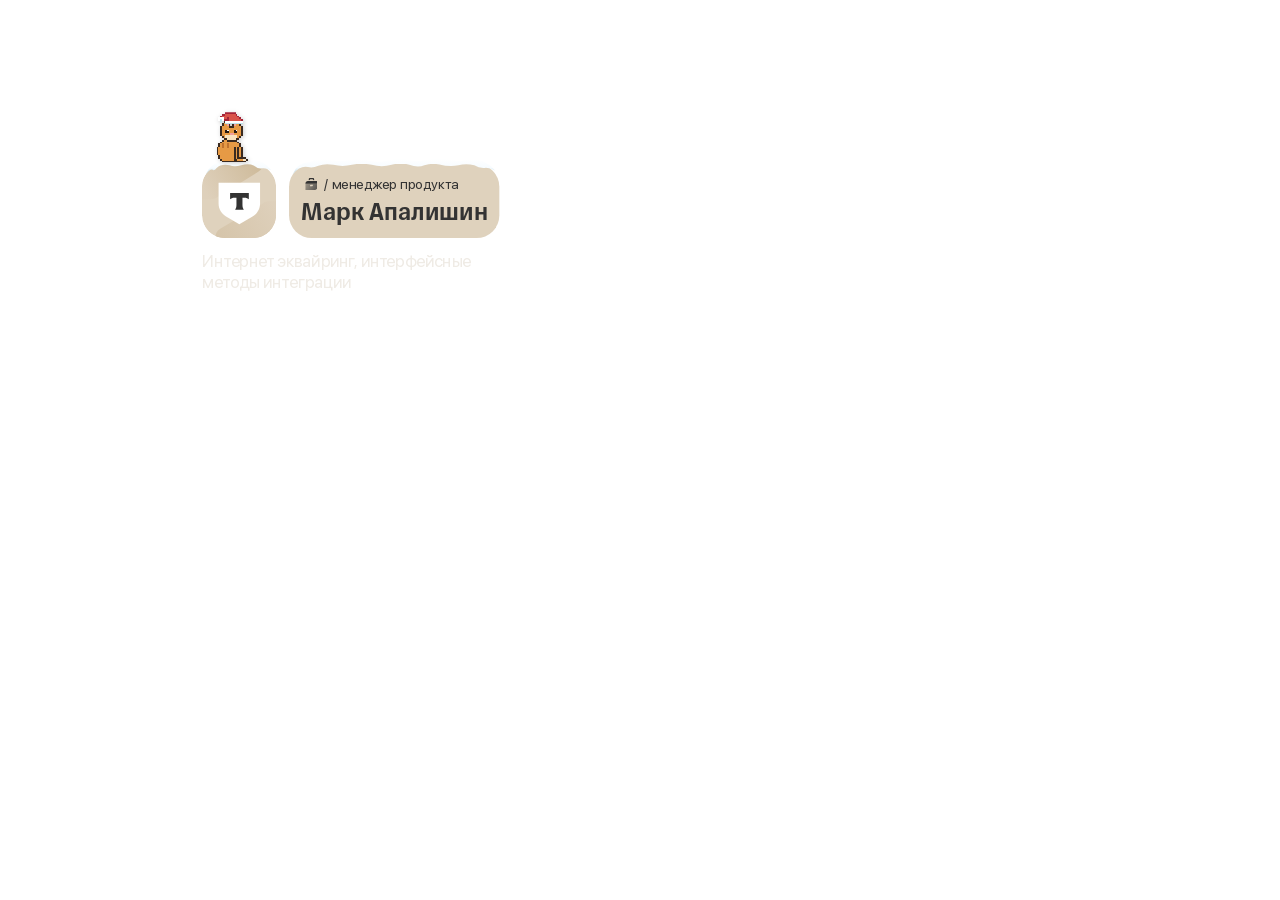
==== index.html @ f62eb1c7 "feat(бейдж): добавь зимний оверлей для OBS и следы кота" ====
<!DOCTYPE html>
<html lang="ru">
<head>
    <meta charset="UTF-8">
    <meta name="viewport" content="width=device-width, initial-scale=1.0">
    <title>Т-Банк Meeting Badge</title>
    <link rel="stylesheet" href="style.css?v=winter-paws">
</head>
<body>
    <div class="badge-container">
        <!-- Кадры кота собирает cat.js -->
        <div class="cat" aria-hidden="true"></div>
        <div class="employee-card">
            <div class="employee-card__top">
                <div class="employee-card__logo">
                    <img src="assets/svg/Logo_tbank.svg" alt="Т-Банк" width="172" height="172" />
                </div>
                <div class="employee-card__name-block">
                    <div class="employee-card__role">
                        <img src="assets/svg/icon-1.svg" alt="" class="employee-card__role-icon" width="46" height="46" />
                        <span class="employee-card__role-slash">/</span>
                        <span class="employee-card__role-text">менеджер продукта</span>
                    </div>
                    <div class="employee-card__full-name">Марк Апалишин</div>
                </div>
            </div>
            <svg class="badge-snow" viewBox="0 0 690 48" aria-hidden="true">
                <defs>
                    <linearGradient id="frost" x2="0" y2="1">
                        <stop stop-color="#fff"/>
                        <stop offset=".58" stop-color="#f7fcff"/>
                        <stop offset="1" stop-color="#bdd8e3"/>
                    </linearGradient>
                    <path id="paw" d="M0 3h2V1h3v1h2v4H5v1H2V6H0z M6 0h2v2H6z M9 2h2v2H9z M9 5h2v2H9z"/>
                    <clipPath id="snow-outline">
                        <use href="#logo-snow"/>
                        <use href="#name-snow"/>
                    </clipPath>
                </defs>
                <g fill="url(#frost)">
                    <path id="logo-snow" d="M9 44 Q20 17 48 15 Q63 7 81 12 Q94 14 106 10 Q141 7 160 34 Q149 29 140 30 Q130 32 121 24 Q108 18 91 23 Q75 28 64 23 Q45 19 34 29 Q28 37 24 33 Q18 31 9 44Z"/>
                    <path id="name-snow" d="M211 43 Q221 18 247 16 Q269 5 298 11 Q316 15 335 12 Q365 6 391 13 Q410 17 432 12 Q457 4 478 10 Q496 16 519 11 Q549 4 578 11 Q594 15 616 10 Q657 5 680 35 Q668 28 656 29 Q643 30 632 23 Q613 18 595 23 Q574 27 551 21 Q532 17 516 23 Q501 29 481 22 Q462 16 440 22 Q417 28 394 22 Q369 17 348 22 Q326 27 305 22 Q286 18 270 24 Q257 30 246 27 Q228 23 211 43Z"/>
                </g>
                <g class="paw-trail" clip-path="url(#snow-outline)"></g>
            </svg>
            <p class="employee-card__areas">Интернет эквайринг, интерфейсные методы интеграции</p>
        </div>
    </div>
    <script src="cat.js?v=winter-paws"></script>
</body>
</html>
---- style.css ----
:root {
    --name-bg: #DFD2BD;
    --text-dark: #333333;
    --areas-color: #EFEBE5;
    --card-width: 690px;
}

@font-face {
    font-family: 'SF Pro';
    src: url('assets/fonts/SF-Pro.ttf') format('truetype');
    font-weight: 400;
    font-style: normal;
}

@font-face {
    font-family: 'T-Sans';
    src: url('assets/fonts/T-Sans_Medium.otf') format('opentype');
    font-weight: 500;
    font-style: normal;
}

* {
    margin: 0;
    padding: 0;
    box-sizing: border-box;
    -webkit-font-smoothing: antialiased;
    -moz-osx-font-smoothing: grayscale;
}

html,
body {
    width: 100%;
    height: 100%;
    background: transparent;
    overflow: hidden;
}

.badge-container {
    position: absolute;
    left: 15.8%;
    top: 18.2%;
    width: var(--card-width);
    transform: scale(var(--badge-scale));
    transform-origin: top left;
}

.badge-snow {
    position: absolute;
    top: -20px;
    left: 0;
    width: 100%;
    height: 48px;
    pointer-events: none;
}

.paw-trail use {
    fill: #627e91;
    animation: snow-fill-in 2.4s linear forwards;
}

@keyframes snow-fill-in {
    0%, 28% { opacity: .78; }
    100% { opacity: 0; }
}

.employee-card {
    width: var(--card-width);
    display: flex;
    flex-direction: column;
    gap: 30px;
}

.employee-card__top {
    display: flex;
    align-items: center;
    gap: 30px;
    height: 172px;
}

.employee-card__logo {
    width: 172px;
    height: 172px;
    border-radius: 52.92px;
    overflow: hidden;
    flex-shrink: 0;
}

.employee-card__logo img {
    display: block;
    width: 100%;
    height: 100%;
}

.employee-card__name-block {
    width: 488px;
    height: 172px;
    background: var(--name-bg);
    border-radius: 52.92px;
    padding: 24px 28px;
    display: flex;
    flex-direction: column;
    flex-shrink: 0;
}

.employee-card__role {
    display: flex;
    align-items: center;
    gap: 8px;
    height: 46px;
}

.employee-card__role-icon {
    width: 46px;
    height: 46px;
    flex-shrink: 0;
    display: block;
}

.employee-card__role-slash,
.employee-card__role-text {
    color: #333;
    text-align: center;
    font-family: 'SF Pro', sans-serif;
    font-size: 32px;
    font-style: normal;
    font-weight: 400;
    line-height: normal;
}

.employee-card__full-name {
    margin-top: 4px;
    color: #333;
    text-align: center;
    font-family: 'T-Sans', sans-serif;
    font-size: 60px;
    font-style: normal;
    font-weight: 500;
    line-height: normal;
    white-space: nowrap;
}

.employee-card__areas {
    color: var(--areas-color);
    font-family: 'SF Pro', sans-serif;
    font-size: 40px;
    font-style: normal;
    font-weight: 400;
    line-height: normal;
}

/* ═══ Кот ═══ */

.cat {
    position: absolute;
    width: 128px;
    height: 116px;
    filter: drop-shadow(2px 2px 5px rgba(0, 0, 0, 0.2));
    z-index: 10;
}

.cat.flip {
    transform: scaleX(-1);
}

.cat .cat__frame {
    position: absolute;
    top: 0;
    left: 0;
    width: 100%;
    height: 100%;
}

.employee-card {
    position: relative;
    z-index: 5;
}

/* Подпрыгивание при ходьбе */
.cat--walking {
    animation: cat-bounce 0.34s steps(2) infinite;
}

@keyframes cat-bounce {
    0%, 100% { margin-top: 0; }
    50% { margin-top: -3px; }
}

/* Дыхание во сне */
.cat--sleeping {
    animation: cat-breathe 2s ease-in-out infinite;
}

@keyframes cat-breathe {
    0%, 100% { margin-top: 0; }
    50% { margin-top: 2px; }
}

/* Умывание */
.cat--grooming {
    animation: cat-groom 0.6s steps(2) infinite;
}

@keyframes cat-groom {
    0%, 100% { margin-top: 0; }
    50% { margin-top: 1px; }
}

/* ═══ Эмоции над головой ═══ */

.cat__emote {
    position: absolute;
    left: 76px;
    top: -28px;
    filter: drop-shadow(1px 1px 0 rgba(0, 0, 0, 0.35));
    z-index: 11;
}

.cat.flip .cat__emote {
    transform: scaleX(-1);
}

.cat__emote--pop {
    animation: emote-pop 0.25s ease-out;
    transform-origin: bottom center;
}

@keyframes emote-pop {
    0% { transform: scale(0); }
    70% { transform: scale(1.2); }
    100% { transform: scale(1); }
}

.cat__emote--zzz {
    left: 70px;
    top: -34px;
}

.cat__emote--zzz svg {
    position: absolute;
    animation: zzz-float 1.8s ease-in-out infinite;
}

.cat__emote--zzz svg:nth-child(2) {
    left: 12px;
    top: -10px;
    animation-delay: 0.6s;
}

.cat__emote--zzz svg:nth-child(3) {
    left: 24px;
    top: -20px;
    animation-delay: 1.2s;
}

@keyframes zzz-float {
    0% { opacity: 0; margin-top: 0; }
    30% { opacity: 1; }
    100% { opacity: 0; margin-top: -8px; }
}

/* ═══ Реквизит ═══ */

.snowflake {
    position: absolute;
    z-index: 12;
    filter: drop-shadow(1px 1px 0 rgba(0, 0, 0, 0.25));
}

.laser {
    position: absolute;
    width: 14px;
    height: 14px;
    border-radius: 50%;
    background: radial-gradient(circle, #ff8a80 0%, #e53935 55%, rgba(229, 57, 53, 0) 75%);
    box-shadow: 0 0 10px 3px rgba(229, 57, 53, 0.55);
    z-index: 13;
    animation: laser-pulse 0.7s ease-in-out infinite;
}

@keyframes laser-pulse {
    0%, 100% { opacity: 1; }
    50% { opacity: 0.65; }
}

.mug {
    position: absolute;
    z-index: 6;
    filter: drop-shadow(1px 2px 3px rgba(0, 0, 0, 0.2));
    transform-origin: 50% 90%;
}
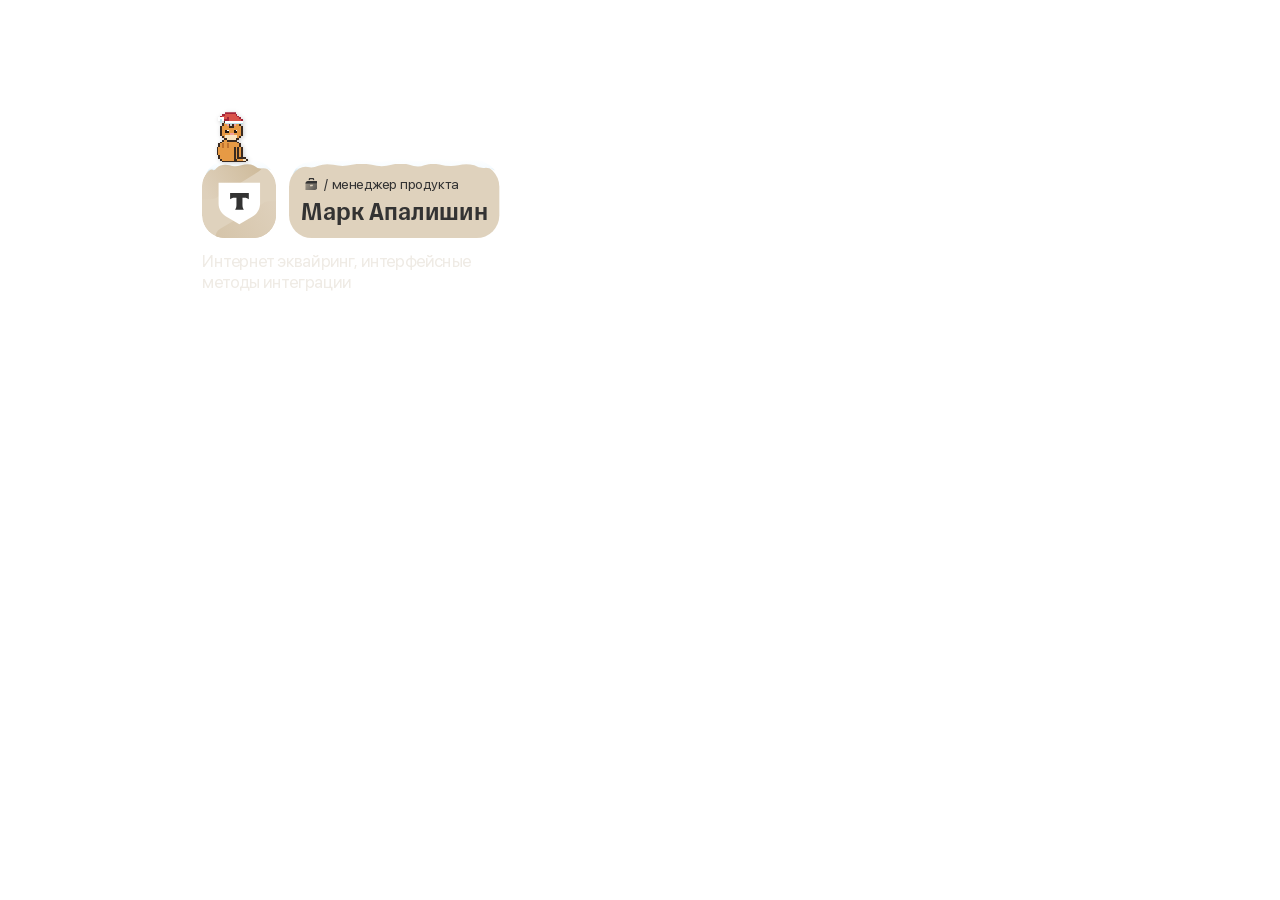
==== commit cdcd1c82: "feat(бейдж): добавь зимние сценки и исправь посадку кота" ====
--- a/index.html
+++ b/index.html
@@ -4,7 +4,7 @@
     <meta charset="UTF-8">
     <meta name="viewport" content="width=device-width, initial-scale=1.0">
     <title>Т-Банк Meeting Badge</title>
-    <link rel="stylesheet" href="style.css?v=winter-paws">
+    <link rel="stylesheet" href="style.css?v=winter-scenes">
 </head>
 <body>
     <div class="badge-container">
@@ -31,21 +31,15 @@
                         <stop offset=".58" stop-color="#f7fcff"/>
                         <stop offset="1" stop-color="#bdd8e3"/>
                     </linearGradient>
-                    <path id="paw" d="M0 3h2V1h3v1h2v4H5v1H2V6H0z M6 0h2v2H6z M9 2h2v2H9z M9 5h2v2H9z"/>
-                    <clipPath id="snow-outline">
-                        <use href="#logo-snow"/>
-                        <use href="#name-snow"/>
-                    </clipPath>
                 </defs>
                 <g fill="url(#frost)">
                     <path id="logo-snow" d="M9 44 Q20 17 48 15 Q63 7 81 12 Q94 14 106 10 Q141 7 160 34 Q149 29 140 30 Q130 32 121 24 Q108 18 91 23 Q75 28 64 23 Q45 19 34 29 Q28 37 24 33 Q18 31 9 44Z"/>
                     <path id="name-snow" d="M211 43 Q221 18 247 16 Q269 5 298 11 Q316 15 335 12 Q365 6 391 13 Q410 17 432 12 Q457 4 478 10 Q496 16 519 11 Q549 4 578 11 Q594 15 616 10 Q657 5 680 35 Q668 28 656 29 Q643 30 632 23 Q613 18 595 23 Q574 27 551 21 Q532 17 516 23 Q501 29 481 22 Q462 16 440 22 Q417 28 394 22 Q369 17 348 22 Q326 27 305 22 Q286 18 270 24 Q257 30 246 27 Q228 23 211 43Z"/>
                 </g>
-                <g class="paw-trail" clip-path="url(#snow-outline)"></g>
             </svg>
             <p class="employee-card__areas">Интернет эквайринг, интерфейсные методы интеграции</p>
         </div>
     </div>
-    <script src="cat.js?v=winter-paws"></script>
+    <script src="cat.js?v=winter-scenes"></script>
 </body>
 </html>
--- a/style.css
+++ b/style.css
@@ -51,16 +51,6 @@
     width: 100%;
     height: 48px;
     pointer-events: none;
-}
-
-.paw-trail use {
-    fill: #627e91;
-    animation: snow-fill-in 2.4s linear forwards;
-}
-
-@keyframes snow-fill-in {
-    0%, 28% { opacity: .78; }
-    100% { opacity: 0; }
 }
 
 .employee-card {
@@ -289,3 +279,10 @@
     transform-origin: 50% 90%;
 }
 
+
+.winter-prop {
+    position: absolute;
+    z-index: 11;
+    pointer-events: none;
+    filter: drop-shadow(0 1px 2px #34465599);
+}
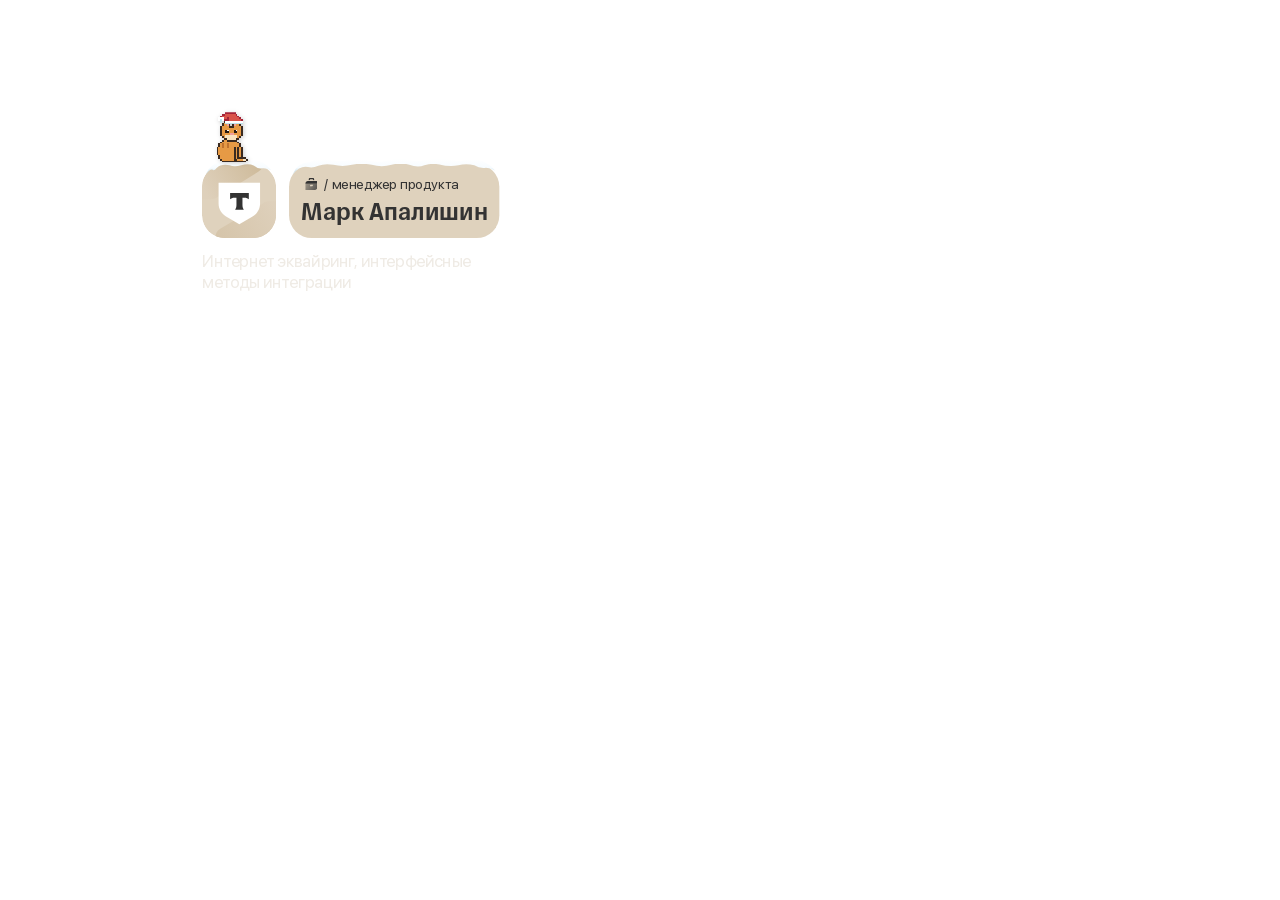
==== commit 63793444: "feat(кот): добавь разлёт снега при приземлении" ====
--- a/index.html
+++ b/index.html
@@ -40,6 +40,6 @@
             <p class="employee-card__areas">Интернет эквайринг, интерфейсные методы интеграции</p>
         </div>
     </div>
-    <script src="cat.js?v=winter-scenes"></script>
+    <script src="cat.js?v=landing-snow"></script>
 </body>
 </html>
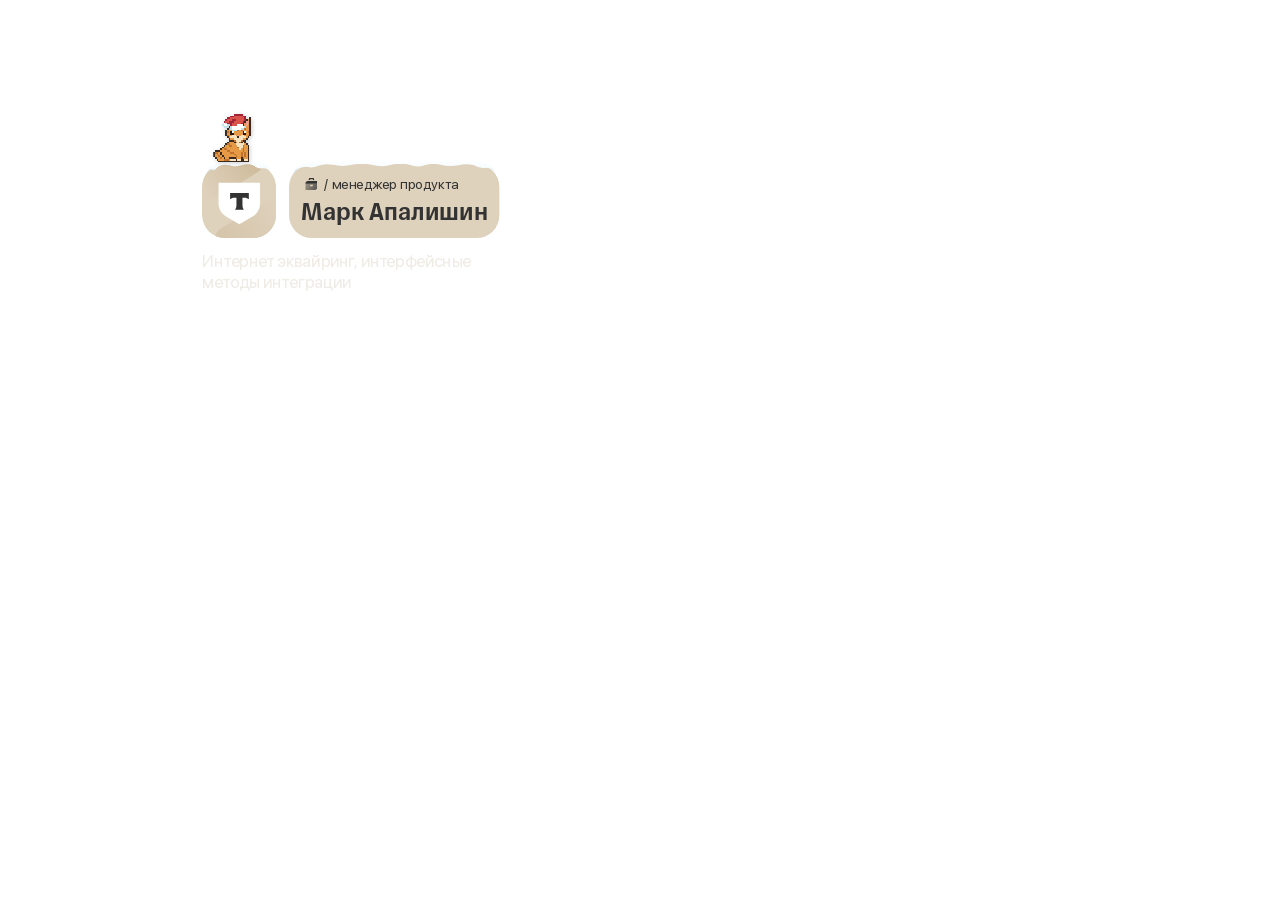
==== commit c09af7c1: "feat(кот): обнови пиксельные позы и посадку колпака" ====
--- a/index.html
+++ b/index.html
@@ -4,7 +4,7 @@
     <meta charset="UTF-8">
     <meta name="viewport" content="width=device-width, initial-scale=1.0">
     <title>Т-Банк Meeting Badge</title>
-    <link rel="stylesheet" href="style.css?v=winter-scenes">
+    <link rel="stylesheet" href="style.css?v=quiet-cat">
 </head>
 <body>
     <div class="badge-container">
@@ -40,6 +40,6 @@
             <p class="employee-card__areas">Интернет эквайринг, интерфейсные методы интеграции</p>
         </div>
     </div>
-    <script src="cat.js?v=landing-snow"></script>
+    <script src="cat.js?v=quiet-tabby-cap"></script>
 </body>
 </html>
--- a/style.css
+++ b/style.css
@@ -193,59 +193,6 @@
 @keyframes cat-groom {
     0%, 100% { margin-top: 0; }
     50% { margin-top: 1px; }
-}
-
-/* ═══ Эмоции над головой ═══ */
-
-.cat__emote {
-    position: absolute;
-    left: 76px;
-    top: -28px;
-    filter: drop-shadow(1px 1px 0 rgba(0, 0, 0, 0.35));
-    z-index: 11;
-}
-
-.cat.flip .cat__emote {
-    transform: scaleX(-1);
-}
-
-.cat__emote--pop {
-    animation: emote-pop 0.25s ease-out;
-    transform-origin: bottom center;
-}
-
-@keyframes emote-pop {
-    0% { transform: scale(0); }
-    70% { transform: scale(1.2); }
-    100% { transform: scale(1); }
-}
-
-.cat__emote--zzz {
-    left: 70px;
-    top: -34px;
-}
-
-.cat__emote--zzz svg {
-    position: absolute;
-    animation: zzz-float 1.8s ease-in-out infinite;
-}
-
-.cat__emote--zzz svg:nth-child(2) {
-    left: 12px;
-    top: -10px;
-    animation-delay: 0.6s;
-}
-
-.cat__emote--zzz svg:nth-child(3) {
-    left: 24px;
-    top: -20px;
-    animation-delay: 1.2s;
-}
-
-@keyframes zzz-float {
-    0% { opacity: 0; margin-top: 0; }
-    30% { opacity: 1; }
-    100% { opacity: 0; margin-top: -8px; }
 }
 
 /* ═══ Реквизит ═══ */
@@ -272,14 +219,6 @@
     50% { opacity: 0.65; }
 }
 
-.mug {
-    position: absolute;
-    z-index: 6;
-    filter: drop-shadow(1px 2px 3px rgba(0, 0, 0, 0.2));
-    transform-origin: 50% 90%;
-}
-
-
 .winter-prop {
     position: absolute;
     z-index: 11;
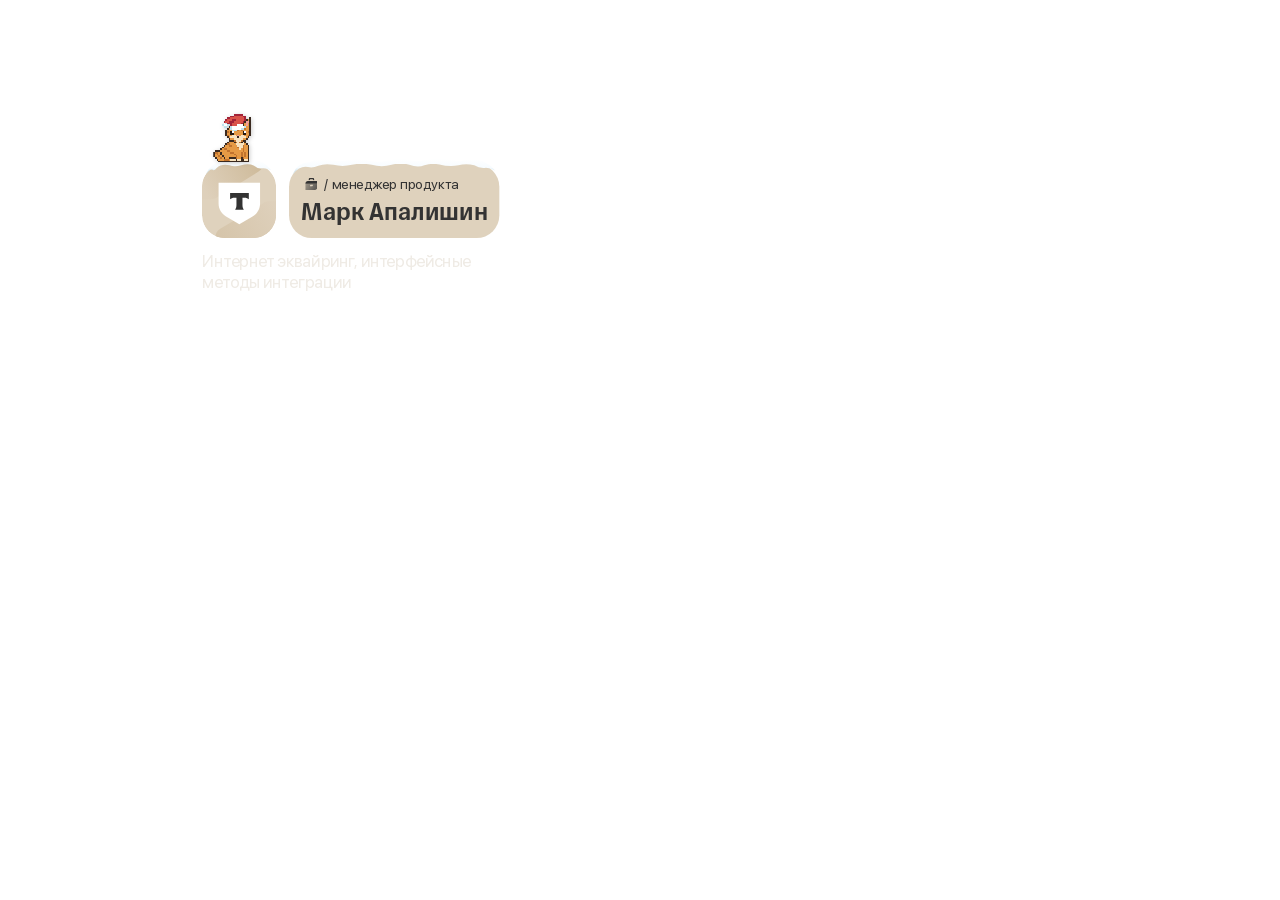
==== commit 7281093b: "refactor(бейдж): отдели спрайты и упрости управление анимацией Собери кадры кота в общем файле для б" ====
--- a/index.html
+++ b/index.html
@@ -4,11 +4,10 @@
     <meta charset="UTF-8">
     <meta name="viewport" content="width=device-width, initial-scale=1.0">
     <title>Т-Банк Meeting Badge</title>
-    <link rel="stylesheet" href="style.css?v=quiet-cat">
+    <link rel="stylesheet" href="style.css?v=winter-scenes-2">
 </head>
 <body>
     <div class="badge-container">
-        <!-- Кадры кота собирает cat.js -->
         <div class="cat" aria-hidden="true"></div>
         <div class="employee-card">
             <div class="employee-card__top">
@@ -40,6 +39,8 @@
             <p class="employee-card__areas">Интернет эквайринг, интерфейсные методы интеграции</p>
         </div>
     </div>
-    <script src="cat.js?v=quiet-tabby-cap"></script>
+    <script src="cat-sprites.js?v=winter-scenes-2"></script>
+    <script src="frost-corner.js?v=winter-scenes-2"></script>
+    <script src="cat.js?v=winter-scenes-2"></script>
 </body>
 </html>
--- a/style.css
+++ b/style.css
@@ -54,10 +54,17 @@
 }
 
 .employee-card {
+    position: relative;
+    z-index: 5;
     width: var(--card-width);
     display: flex;
     flex-direction: column;
     gap: 30px;
+    font-family: 'SF Pro', sans-serif;
+    font-weight: 400;
+    font-style: normal;
+    line-height: normal;
+    color: var(--text-dark);
 }
 
 .employee-card__top {
@@ -67,12 +74,16 @@
     height: 172px;
 }
 
+.employee-card__logo,
+.employee-card__name-block {
+    height: 172px;
+    border-radius: 52.92px;
+    flex-shrink: 0;
+}
+
 .employee-card__logo {
     width: 172px;
-    height: 172px;
-    border-radius: 52.92px;
     overflow: hidden;
-    flex-shrink: 0;
 }
 
 .employee-card__logo img {
@@ -83,13 +94,10 @@
 
 .employee-card__name-block {
     width: 488px;
-    height: 172px;
     background: var(--name-bg);
-    border-radius: 52.92px;
     padding: 24px 28px;
     display: flex;
     flex-direction: column;
-    flex-shrink: 0;
 }
 
 .employee-card__role {
@@ -97,6 +105,8 @@
     align-items: center;
     gap: 8px;
     height: 46px;
+    font-size: 32px;
+    text-align: center;
 }
 
 .employee-card__role-icon {
@@ -106,36 +116,18 @@
     display: block;
 }
 
-.employee-card__role-slash,
-.employee-card__role-text {
-    color: #333;
-    text-align: center;
-    font-family: 'SF Pro', sans-serif;
-    font-size: 32px;
-    font-style: normal;
-    font-weight: 400;
-    line-height: normal;
-}
-
 .employee-card__full-name {
     margin-top: 4px;
-    color: #333;
     text-align: center;
     font-family: 'T-Sans', sans-serif;
     font-size: 60px;
-    font-style: normal;
     font-weight: 500;
-    line-height: normal;
     white-space: nowrap;
 }
 
 .employee-card__areas {
     color: var(--areas-color);
-    font-family: 'SF Pro', sans-serif;
     font-size: 40px;
-    font-style: normal;
-    font-weight: 400;
-    line-height: normal;
 }
 
 /* ═══ Кот ═══ */
@@ -158,11 +150,6 @@
     left: 0;
     width: 100%;
     height: 100%;
-}
-
-.employee-card {
-    position: relative;
-    z-index: 5;
 }
 
 /* Подпрыгивание при ходьбе */
